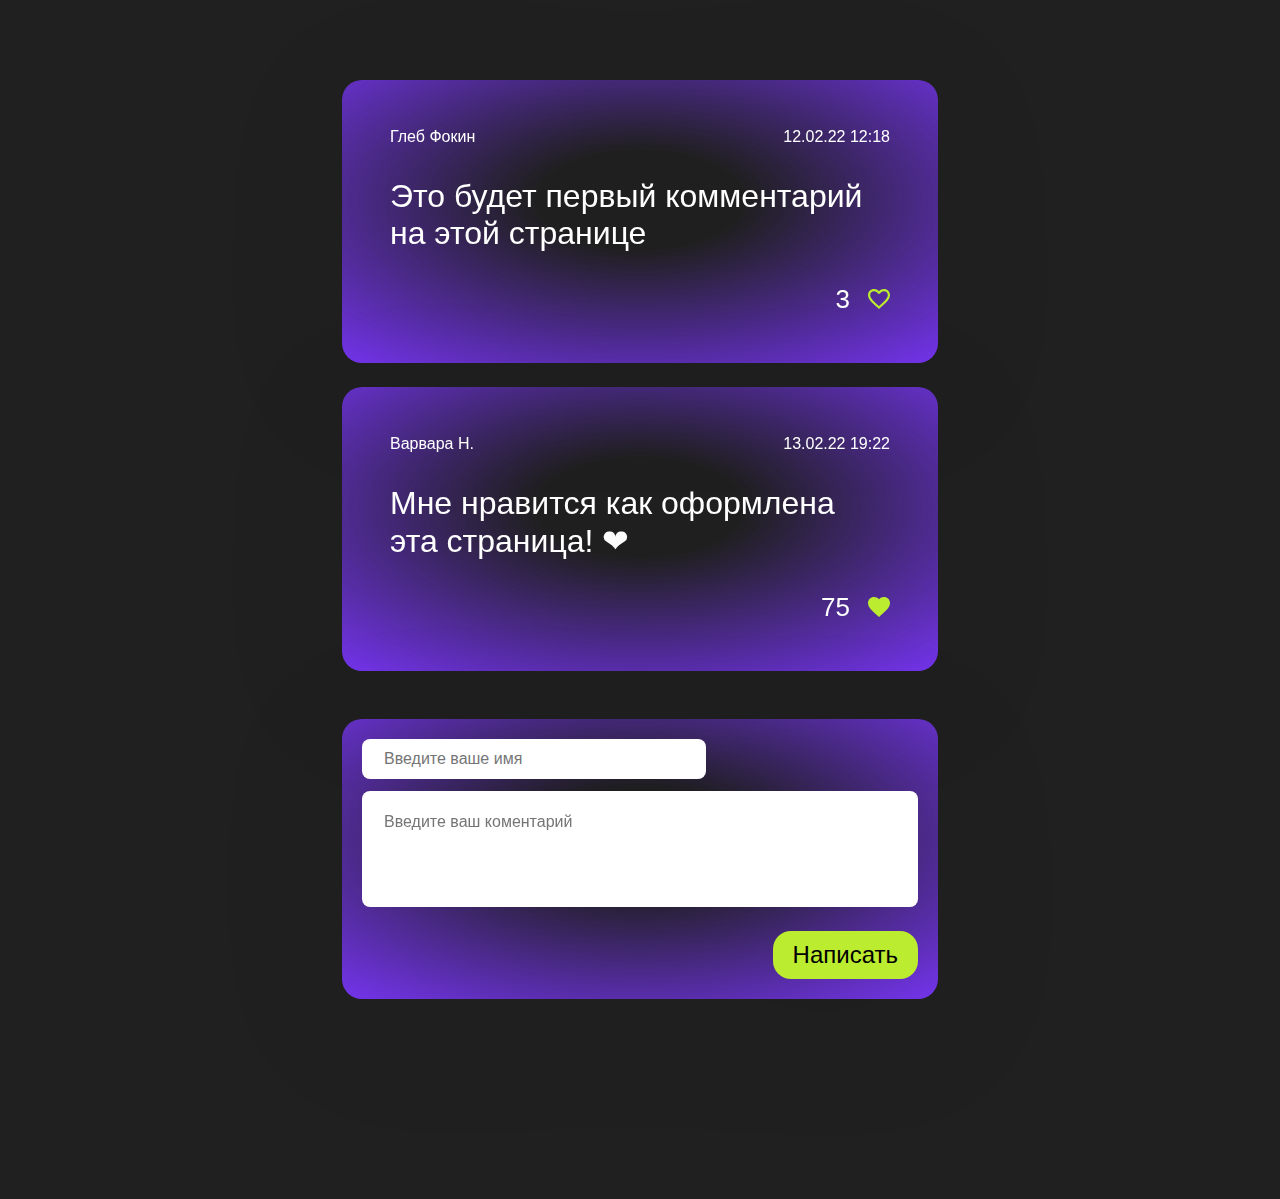
==== index.html @ dc713b75 "." ====
<!DOCTYPE html>
<html>
  <head>
    <title>Проект "Комменты"</title>
    <meta charset="utf-8" />
    <link rel="stylesheet" href="styles.css" />
  </head>

  <body>
    <div class="container">
      <ul class="comments" id="list_wrapper">
        
      </ul>
      <div class="add-form">
        <input
          type="text"
          class="add-form-name"
          placeholder="Введите ваше имя"
          id="name_for_comment"
        />
        <textarea
          type="textarea"
          class="add-form-text"
          placeholder="Введите ваш коментарий"
          rows="4"
          id="comment_area"
        ></textarea>
        <div class="add-form-row">
          <button class="add-form-button" id="button_submit">Написать</button>
        </div>
      </div>
    </div>
  </body>

  <script>
    "use strict";
    const buttonWrite = document.getElementById("button_submit");
    const nameInput = document.getElementById("name_for_comment");
    const commentItself = document.getElementById("comment_area");
    const newList = document.getElementById("list_wrapper");

    const everyUser = [
      {
        name: "Глеб Фокин",
        comment: "Это будет первый комментарий на этой странице",
        date: "12.02.22 12:18",
        likes: 3,
        active: "",
        index: 0
      },

      {
        name: "Варвара Н.",
        comment: "Мне нравится как оформлена эта страница! ❤",
        date: "13.02.22 19:22",
        likes: 75,
        active: "-active-like",
        index: 1
      }
    ]

    const inLikeButtonListeners = () => {
      const likeButtonElements = document.querySelectorAll(".like-button");
      for (const likeButtonElement of likeButtonElements) {
        likeButtonElement.addEventListener("click", () => {
          console.log(everyUser);
          const index = Number(likeButtonElement.dataset.index);
          for (element of everyUser) {
            if (element.index === index) {
              if (element.active === "") {
                element.active = "-active-like"
              } else {
                element.active = ""
              }
            }
          }
          
          renderStudents();
        });
      }
    };

    const renderStudents = () => {
      const everyComment = everyUser
      
        .map((user, index) => {
          return `
        <li class="comment">
          <div class="comment-header">
            <div>${user.name}</div>
            <div>${user.date}</div>
          </div>
          <div class="comment-body">
            <div class="comment-text">
              ${user.comment}
            </div>
          </div>
          <div class="comment-footer">
            <div class="likes">
              <span class="likes-counter">${user.likes}</span>
              <button date-index="${index - 1}" class="like-button ${user.active}"></button>
            </div>
          </div>
        </li>`;
        })
        .join("");
      newList.innerHTML = everyComment;

      inLikeButtonListeners()
    };
    
    renderStudents();

    buttonWrite.addEventListener("click", () => {
      nameInput.classList.remove("error")
      commentItself.classList.remove("error")
      if ((nameInput.value === '') && (commentItself.value === '')) {
        nameInput.classList.add("error")
        commentItself.classList.add("error")
        return;
      }
      if (nameInput.value === '') {
        nameInput.classList.add("error")
        return;
      }
      if (commentItself.value === '') {
        commentItself.classList.add("error")
        return;
      }
      const date = new Date();
      let formattedDate = date.toLocaleString("en-GB", {
        day: "numeric",
        month: "numeric",
        year: "2-digit",
        hour: "numeric",
        minute: "numeric"
      });
      formattedDate = formattedDate.replace('/', '.')
      formattedDate = formattedDate.replace('/', '.')
      formattedDate = formattedDate.replace(',', '')
      everyUser.push({
        name: `${nameInput.value}`,
        comment: `${commentItself.value}`,
        date:`${formattedDate}`,
        likes: 0,
        active: "",
        index: everyUser.length - 1
      })
      renderStudents();
    })
    console.log(everyUser[1].active);
    console.log("It works!");
  </script>
</html>
---- styles.css ----
body {
    margin: 0;
  }

  .container {
    font-family: Helvetica;
    color: #ffffff;
    display: flex;
    flex-direction: column;
    align-items: center;
    padding-top: 80px;
    padding-bottom: 200px;
    background: #202020;
    min-height: 100vh;
  }
  .error {
    background-color: rgba(255, 0, 0, 0.075);
  }
  .unclickable_button {
    background-color: #52583f;
  }
  .comments,
  .comment {
    margin: 0;
    padding: 0;
    list-style: none;
  }

  .comment,
  .add-form {
    width: 596px;
    box-sizing: border-box;
    background: radial-gradient(
      75.42% 75.42% at 50% 42.37%,
      rgba(53, 53, 53, 0) 22.92%,
      #7334ea 100%
    );
    filter: drop-shadow(0px 20px 67px rgba(0, 0, 0, 0.08));
    border-radius: 20px;
  }

  .comments {
    display: flex;
    flex-direction: column;
    gap: 24px;
  }

  .comment {
    padding: 48px;
  }

  .comment-header {
    font-size: 16px;
    display: flex;
    justify-content: space-between;
  }

  .comment-footer {
    display: flex;
    justify-content: flex-end;
  }

  .comment-body {
    margin-top: 32px;
    margin-bottom: 32px;
  }

  .comment-text {
    font-size: 32px;
  }

  .likes {
    display: flex;
    align-items: center;
  }

  .like-button {
    all: unset;
    cursor: pointer;
  }

  .likes-counter {
    font-size: 26px;
    margin-right: 8px;
  }

  .like-button {
    margin-left: 10px;
    background-image: url("data:image/svg+xml,%3Csvg width='22' height='20' viewBox='0 0 22 20' fill='none' xmlns='http://www.w3.org/2000/svg' %3E%3Cpath d='M11.11 16.9482L11 17.0572L10.879 16.9482C5.654 12.2507 2.2 9.14441 2.2 5.99455C2.2 3.81471 3.85 2.17984 6.05 2.17984C7.744 2.17984 9.394 3.26975 9.977 4.75204H12.023C12.606 3.26975 14.256 2.17984 15.95 2.17984C18.15 2.17984 19.8 3.81471 19.8 5.99455C19.8 9.14441 16.346 12.2507 11.11 16.9482ZM15.95 0C14.036 0 12.199 0.882834 11 2.26703C9.801 0.882834 7.964 0 6.05 0C2.662 0 0 2.6267 0 5.99455C0 10.1035 3.74 13.4714 9.405 18.5613L11 20L12.595 18.5613C18.26 13.4714 22 10.1035 22 5.99455C22 2.6267 19.338 0 15.95 0Z' fill='%23BCEC30' /%3E%3C/svg%3E");
    background-repeat: no-repeat;
    width: 22px;
    height: 22px;
  }

  .-active-like {
    background-image: url("data:image/svg+xml,%3Csvg width='22' height='20' viewBox='0 0 22 20' fill='none' xmlns='http://www.w3.org/2000/svg'%3E%3Cpath d='M15.95 0C14.036 0 12.199 0.882834 11 2.26703C9.801 0.882834 7.964 0 6.05 0C2.662 0 0 2.6267 0 5.99455C0 10.1035 3.74 13.4714 9.405 18.5613L11 20L12.595 18.5613C18.26 13.4714 22 10.1035 22 5.99455C22 2.6267 19.338 0 15.95 0Z' fill='%23BCEC30'/%3E%3C/svg%3E");
  }

  .add-form {
    padding: 20px;
    margin-top: 48px;
    display: flex;
    flex-direction: column;
  }

  .add-form-name,
  .add-form-text {
    font-size: 16px;
    font-family: Helvetica;
    border-radius: 8px;
    border: none;
  }

  .add-form-name {
    width: 300px;
    padding: 11px 22px;
  }

  .add-form-text {
    margin-top: 12px;
    padding: 22px;
    resize: none;
  }

  .add-form-row {
    display: flex;
    justify-content: flex-end;
  }

  .add-form-button {
    margin-top: 24px;
    font-size: 24px;
    padding: 10px 20px;
    background-color: #bcec30;
    border: none;
    border-radius: 18px;
    cursor: pointer;
  }

  .add-form-button:hover {
    opacity: 0.9;
  }
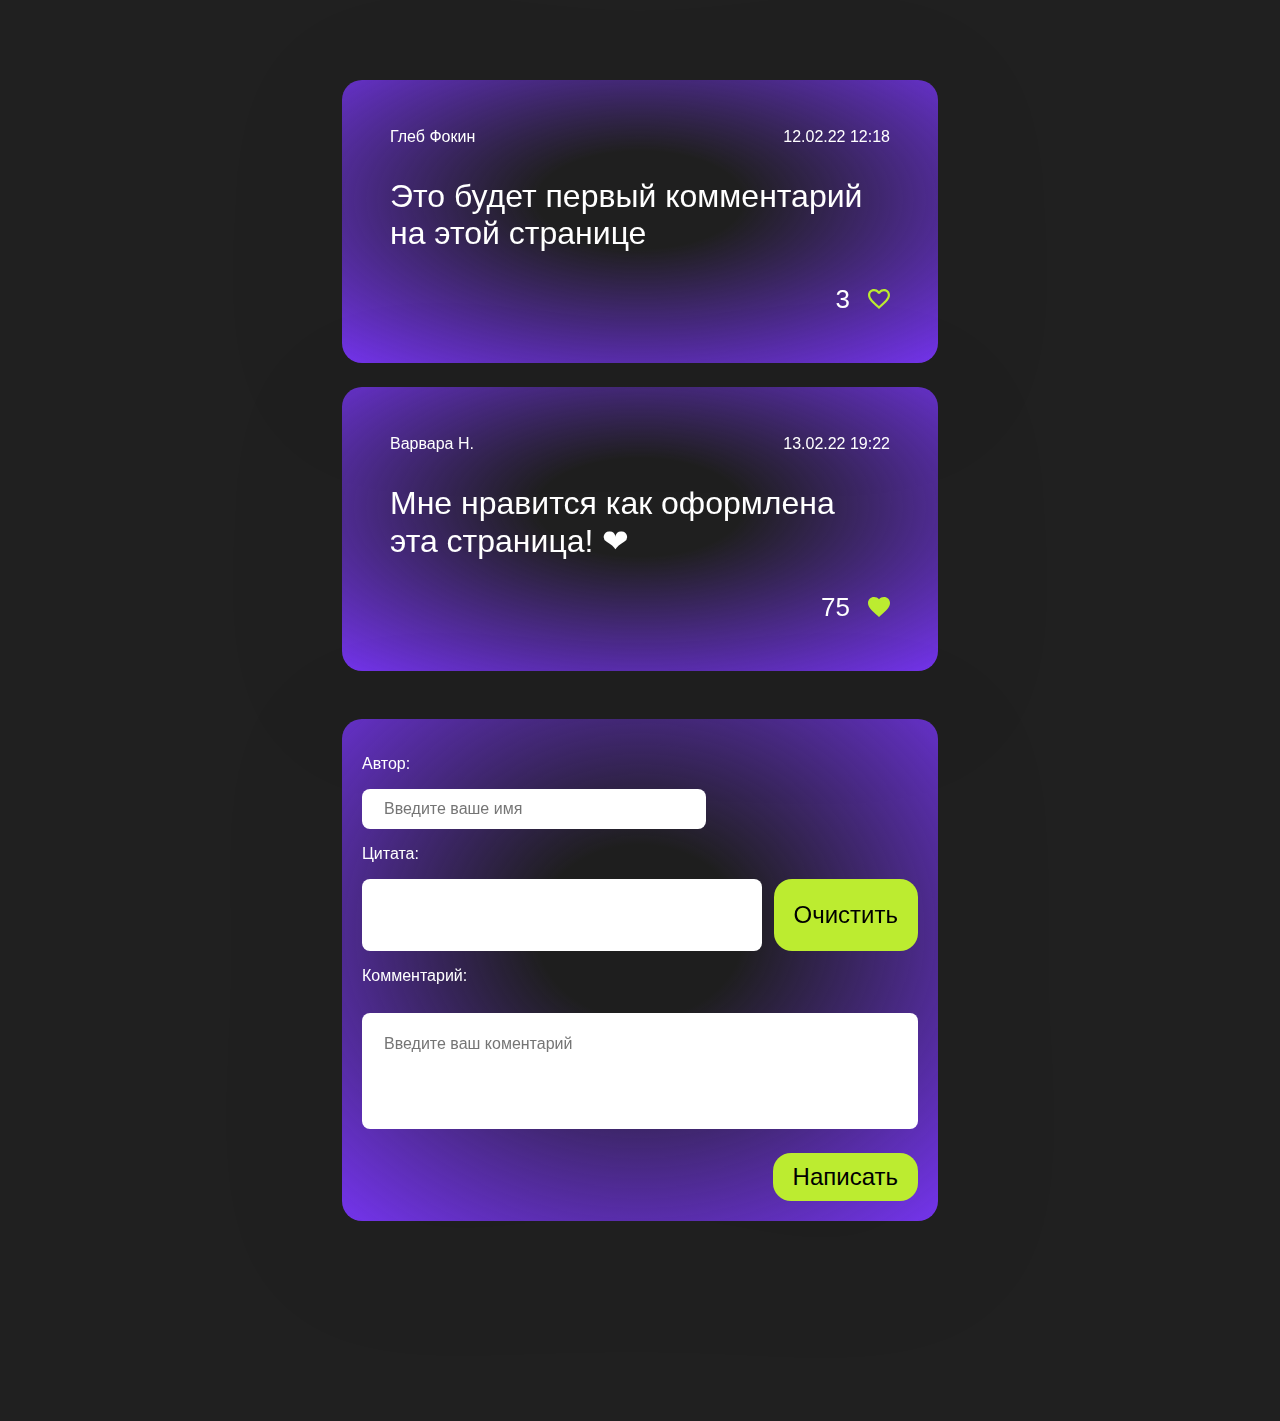
==== commit 0d306bf8: "quotes" ====
--- a/index.html
+++ b/index.html
@@ -12,12 +12,23 @@
         
       </ul>
       <div class="add-form">
+        <p>Автор:</p>
         <input
           type="text"
           class="add-form-name"
           placeholder="Введите ваше имя"
           id="name_for_comment"
         />
+        <p>Цитата:</p>
+        <div class="quote_placeholder">
+          <textarea 
+            class="quote_placeholder_textarea" 
+            style="overflow: hidden;" 
+            disabled="yes">
+          </textarea>
+          <button class="quote_placeholder_clear">Очистить</button>
+        </div>
+        <p>Комментарий:</p>
         <textarea
           type="textarea"
           class="add-form-text"
@@ -38,7 +49,12 @@
     const nameInput = document.getElementById("name_for_comment");
     const commentItself = document.getElementById("comment_area");
     const newList = document.getElementById("list_wrapper");
-
+    const quotePlaceholder = document.querySelector(".quote_placeholder_textarea")
+    console.log(quotePlaceholder.value);
+    const clearButton = document.querySelector(".quote_placeholder_clear")
+    clearButton.addEventListener("click", () => {
+      quotePlaceholder.value = "";
+    })
     const everyUser = [
       {
         name: "Глеб Фокин",
@@ -46,7 +62,8 @@
         date: "12.02.22 12:18",
         likes: 3,
         active: "",
-        index: 0
+        index: 0,
+        quote: ''
       },
 
       {
@@ -55,22 +72,27 @@
         date: "13.02.22 19:22",
         likes: 75,
         active: "-active-like",
-        index: 1
+        index: 1,
+        quote: ''
       }
     ]
+
+    
 
     const inLikeButtonListeners = () => {
       const likeButtonElements = document.querySelectorAll(".like-button");
       for (const likeButtonElement of likeButtonElements) {
         likeButtonElement.addEventListener("click", () => {
-          console.log(everyUser);
+          
           const index = Number(likeButtonElement.dataset.index);
-          for (element of everyUser) {
+          for (const element of everyUser) {
             if (element.index === index) {
               if (element.active === "") {
-                element.active = "-active-like"
+                element.likes += 1;
+                element.active = "-active-like";
               } else {
-                element.active = ""
+                element.likes -= 1;
+                element.active = "";
               }
             }
           }
@@ -79,13 +101,31 @@
         });
       }
     };
+    const commentReply = () => {
+      const commentReplyElements = document.querySelectorAll(".comment");
+      for (const commentReplyElement of commentReplyElements) {
+        commentReplyElement.addEventListener("click", () => {
+          const index = Number(commentReplyElement.dataset.index);
+          for (const element of everyUser) {
+            if (element.index === index) {
+              const textarea = document.querySelector(".quote_placeholder_textarea")
+              console.log(textarea);
+              textarea.value = element.comment
+            }
+          }
+          
+          renderStudents();
+        });
+      }
+    };
 
     const renderStudents = () => {
       const everyComment = everyUser
       
         .map((user, index) => {
-          return `
-        <li class="comment">
+          if (user.quote === "") {
+            return `
+        <li class="comment" data-index="${index}">
           <div class="comment-header">
             <div>${user.name}</div>
             <div>${user.date}</div>
@@ -98,20 +138,45 @@
           <div class="comment-footer">
             <div class="likes">
               <span class="likes-counter">${user.likes}</span>
-              <button date-index="${index - 1}" class="like-button ${user.active}"></button>
+              <button data-index="${index}" class="like-button ${user.active}"></button>
             </div>
           </div>
         </li>`;
+          } else {
+          return `
+        <li class="comment" data-index="${index}">
+          <div class="comment-header">
+            <div>${user.name}</div>
+            <div>${user.date}</div>
+          </div>
+          <div class="comment-body">
+            <div class="comment-quote quote_background">
+              ${user.quote}
+            </div>
+            <div class="comment-text">
+              ${user.comment}
+            </div>
+          </div>
+          <div class="comment-footer">
+            <div class="likes">
+              <span class="likes-counter">${user.likes}</span>
+              <button data-index="${index}" class="like-button ${user.active}"></button>
+            </div>
+          </div>
+        </li>`;
+          };
         })
         .join("");
       newList.innerHTML = everyComment;
 
       inLikeButtonListeners()
+      commentReply()
     };
     
     renderStudents();
 
     buttonWrite.addEventListener("click", () => {
+      const textarea = document.querySelector(".quote_placeholder_textarea")
       nameInput.classList.remove("error")
       commentItself.classList.remove("error")
       if ((nameInput.value === '') && (commentItself.value === '')) {
@@ -135,20 +200,22 @@
         hour: "numeric",
         minute: "numeric"
       });
-      formattedDate = formattedDate.replace('/', '.')
-      formattedDate = formattedDate.replace('/', '.')
-      formattedDate = formattedDate.replace(',', '')
+      formattedDate = formattedDate.replaceAll('/', '.');
+      formattedDate = formattedDate.replaceAll(',', '');
       everyUser.push({
         name: `${nameInput.value}`,
         comment: `${commentItself.value}`,
         date:`${formattedDate}`,
         likes: 0,
         active: "",
-        index: everyUser.length - 1
+        index: everyUser.length,
+        quote: textarea.value
       })
       renderStudents();
+      nameInput.value = "";
+      quotePlaceholder.value = "";
+      commentItself.value = "";
     })
-    console.log(everyUser[1].active);
     console.log("It works!");
   </script>
 </html>
--- a/styles.css
+++ b/styles.css
@@ -1,7 +1,41 @@
 body {
     margin: 0;
   }
+  .quote_background {
+    background: #FFF;
+    color: #000;
+    padding: 10px;
+  }
 
+  .quote_placeholder {
+    display: flex;
+    justify-content: space-between;
+    gap: 12px;
+  }
+  .quote_placeholder_textarea {
+    background: #FFF;
+    color: #000;
+    font-size: 24px;
+    font-style: italic;
+    font-family: Helvetica;
+    border-radius: 8px;
+    border: none;
+    width: 100%;
+    resize: none;
+    box-sizing: border-box;
+    padding-left: 8px;
+    padding-top: 8px;
+    padding-bottom: 8px;
+  }
+
+  .quote_placeholder_clear {
+    font-size: 24px;
+    padding: 10px 20px;
+    background-color: #bcec30;
+    border: none;
+    border-radius: 18px;
+    cursor: pointer;
+  }
   .container {
     font-family: Helvetica;
     color: #ffffff;
@@ -37,6 +71,7 @@
     );
     filter: drop-shadow(0px 20px 67px rgba(0, 0, 0, 0.08));
     border-radius: 20px;
+    word-wrap: break-word
   }
 
   .comments {
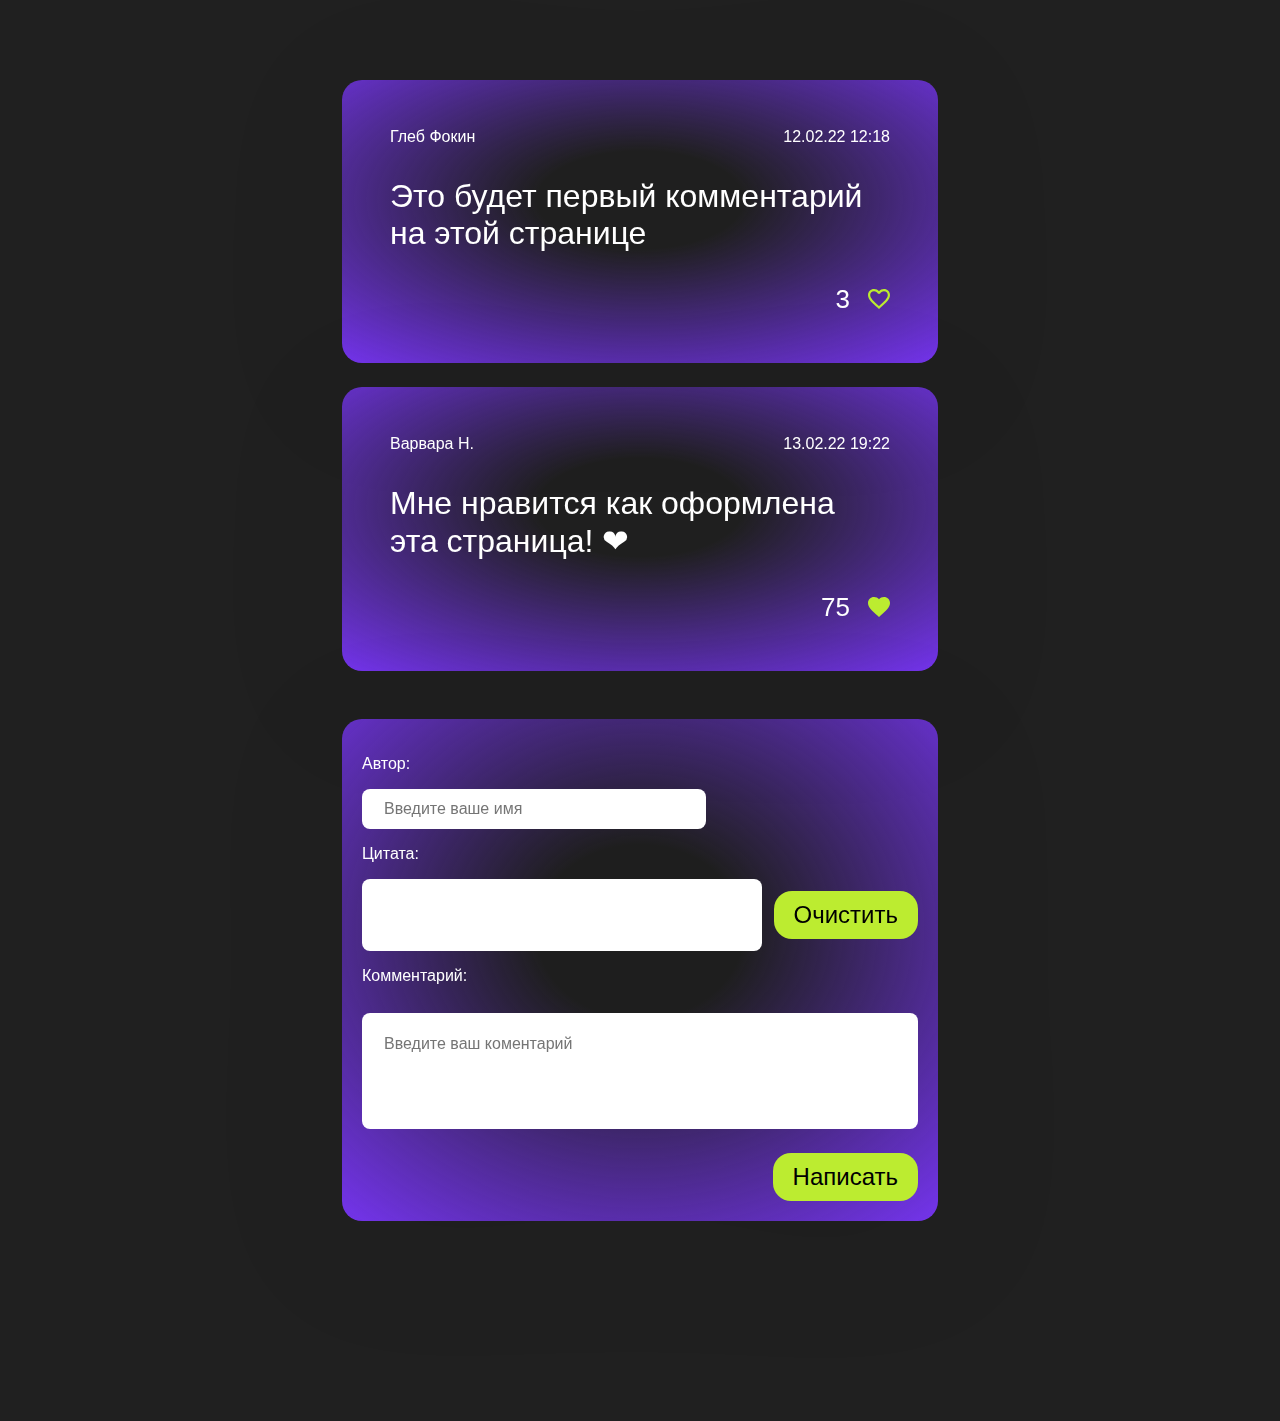
==== commit 1cff4132: "< and smth" ====
--- a/index.html
+++ b/index.html
@@ -83,7 +83,7 @@
       const likeButtonElements = document.querySelectorAll(".like-button");
       for (const likeButtonElement of likeButtonElements) {
         likeButtonElement.addEventListener("click", () => {
-          
+          event.stopPropagation()
           const index = Number(likeButtonElement.dataset.index);
           for (const element of everyUser) {
             if (element.index === index) {
@@ -177,6 +177,10 @@
 
     buttonWrite.addEventListener("click", () => {
       const textarea = document.querySelector(".quote_placeholder_textarea")
+      nameInput.value = nameInput.value.replaceAll("<", "&lt")
+      nameInput.value = nameInput.value.replaceAll(">", "&gt")
+      commentItself.value = commentItself.value.replaceAll("<", "&lt")
+      commentItself.value = commentItself.value.replaceAll(">", "&gt")
       nameInput.classList.remove("error")
       commentItself.classList.remove("error")
       if ((nameInput.value === '') && (commentItself.value === '')) {
--- a/styles.css
+++ b/styles.css
@@ -10,6 +10,7 @@
   .quote_placeholder {
     display: flex;
     justify-content: space-between;
+    align-items: center;
     gap: 12px;
   }
   .quote_placeholder_textarea {
@@ -35,6 +36,7 @@
     border: none;
     border-radius: 18px;
     cursor: pointer;
+    height: 75%;
   }
   .container {
     font-family: Helvetica;
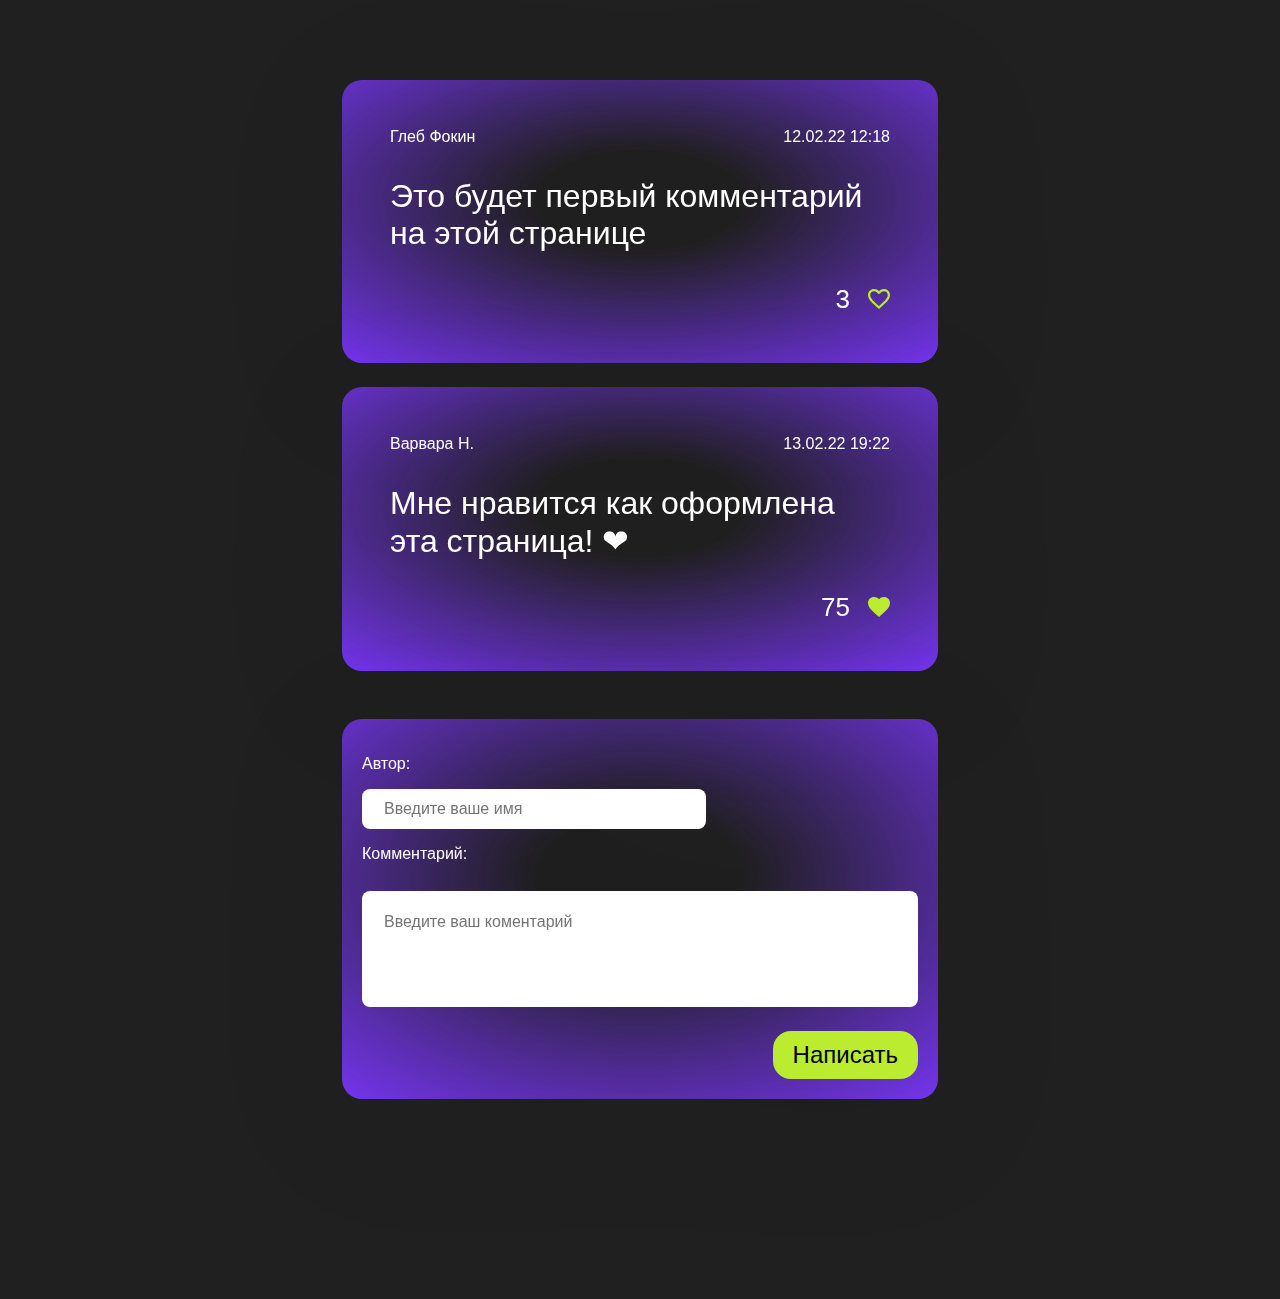
==== commit c24cddd0: "started post/get/delete" ====
--- a/index.html
+++ b/index.html
@@ -19,8 +19,8 @@
           placeholder="Введите ваше имя"
           id="name_for_comment"
         />
-        <p>Цитата:</p>
-        <div class="quote_placeholder">
+        <p class="display_none quote_placeholder">Цитата:</p>
+        <div class="display_none quote_placeholder">
           <textarea 
             class="quote_placeholder_textarea" 
             style="overflow: hidden;" 
@@ -39,6 +39,7 @@
         <div class="add-form-row">
           <button class="add-form-button" id="button_submit">Написать</button>
         </div>
+        
       </div>
     </div>
   </body>
@@ -50,11 +51,20 @@
     const commentItself = document.getElementById("comment_area");
     const newList = document.getElementById("list_wrapper");
     const quotePlaceholder = document.querySelector(".quote_placeholder_textarea")
-    console.log(quotePlaceholder.value);
+    const quotePlaceholder_divs = document.querySelectorAll(".quote_placeholder")
+    let userOfQuote = '';
+    console.log(quotePlaceholder_divs);
+    quotePlaceholder.value = "";
+
     const clearButton = document.querySelector(".quote_placeholder_clear")
     clearButton.addEventListener("click", () => {
       quotePlaceholder.value = "";
-    })
+      for (const element of quotePlaceholder_divs) {
+        element.classList.add("display_none")
+        }
+      }
+    )
+
     const everyUser = [
       {
         name: "Глеб Фокин",
@@ -101,76 +111,116 @@
         });
       }
     };
+
     const commentReply = () => {
       const commentReplyElements = document.querySelectorAll(".comment");
       for (const commentReplyElement of commentReplyElements) {
         commentReplyElement.addEventListener("click", () => {
+          event.stopPropagation()
           const index = Number(commentReplyElement.dataset.index);
           for (const element of everyUser) {
             if (element.index === index) {
-              const textarea = document.querySelector(".quote_placeholder_textarea")
-              console.log(textarea);
-              textarea.value = element.comment
+              const textarea = document.querySelector(".quote_placeholder_textarea");
+              textarea.value = element.comment;
+              userOfQuote = element.name;
+              for (const element of quotePlaceholder_divs) {
+                element.classList.remove("display_none")
+              }
             }
           }
-          
           renderStudents();
         });
       }
     };
 
+    const deleteButtons = () => {
+      const deleteButtonsDivs = document.querySelectorAll(".delete")
+      for (const deleteButton of deleteButtonsDivs) {
+        deleteButton.addEventListener("click", () => {
+          everyUser.splice(deleteButton.dataset.index, 1)
+          renderStudents();
+        })
+      }
+    }
+
     const renderStudents = () => {
       const everyComment = everyUser
-      
         .map((user, index) => {
-          if (user.quote === "") {
+          if ((user.quote !== "") && (user.index > 1)) {
             return `
-        <li class="comment" data-index="${index}">
-          <div class="comment-header">
-            <div>${user.name}</div>
-            <div>${user.date}</div>
-          </div>
-          <div class="comment-body">
-            <div class="comment-text">
-              ${user.comment}
-            </div>
-          </div>
-          <div class="comment-footer">
-            <div class="likes">
-              <span class="likes-counter">${user.likes}</span>
-              <button data-index="${index}" class="like-button ${user.active}"></button>
-            </div>
-          </div>
-        </li>`;
-          } else {
-          return `
-        <li class="comment" data-index="${index}">
-          <div class="comment-header">
-            <div>${user.name}</div>
-            <div>${user.date}</div>
-          </div>
-          <div class="comment-body">
-            <div class="comment-quote quote_background">
-              ${user.quote}
-            </div>
-            <div class="comment-text">
-              ${user.comment}
-            </div>
-          </div>
-          <div class="comment-footer">
-            <div class="likes">
-              <span class="likes-counter">${user.likes}</span>
-              <button data-index="${index}" class="like-button ${user.active}"></button>
-            </div>
-          </div>
-        </li>`;
-          };
+            <li class="comment" data-index="${index}">
+              <div class="comment-header">
+                <div>${user.name}</div>
+                <div>${user.date}</div>
+              </div>
+              <div class="comment-body">
+                <div class="comment-quote quote_background">
+                  ${user.quote}
+                </div>
+                <div class="comment-text">
+                  ${user.comment}
+                </div>
+              </div>
+              <div class="comment-footer">
+                <div class="delete" data-index="${index}">
+                  <svg style="color: white" xmlns="http://www.w3.org/2000/svg" width="30" height="30" fill="currentColor" class="bi bi-trash" viewBox="0 0 16 16"> <path d="M5.5 5.5A.5.5 0 0 1 6 6v6a.5.5 0 0 1-1 0V6a.5.5 0 0 1 .5-.5zm2.5 0a.5.5 0 0 1 .5.5v6a.5.5 0 0 1-1 0V6a.5.5 0 0 1 .5-.5zm3 .5a.5.5 0 0 0-1 0v6a.5.5 0 0 0 1 0V6z" fill="white"></path> <path fill-rule="evenodd" d="M14.5 3a1 1 0 0 1-1 1H13v9a2 2 0 0 1-2 2H5a2 2 0 0 1-2-2V4h-.5a1 1 0 0 1-1-1V2a1 1 0 0 1 1-1H6a1 1 0 0 1 1-1h2a1 1 0 0 1 1 1h3.5a1 1 0 0 1 1 1v1zM4.118 4 4 4.059V13a1 1 0 0 0 1 1h6a1 1 0 0 0 1-1V4.059L11.882 4H4.118zM2.5 3V2h11v1h-11z" fill="white"></path> </svg>
+                </div>
+                <div class="likes">
+                  <span class="likes-counter">${user.likes}</span>
+                  <button data-index="${index}" class="like-button ${user.active}"></button>
+                </div>
+              </div>
+            </li>`;
+          } else if (user.index <= 1) {
+            return `
+            <li class="comment" data-index="${index}">
+              <div class="comment-header">
+                <div>${user.name}</div>
+                <div>${user.date}</div>
+              </div>
+              <div class="comment-body">
+                <div class="comment-text">
+                  ${user.comment}
+                </div>
+              </div>
+              <div class="comment-footer_old">
+                <div class="likes">
+                  <span class="likes-counter">${user.likes}</span>
+                  <button data-index="${index}" class="like-button ${user.active}"></button>
+                </div>
+              </div>
+            </li>`;
+          } else if (user.quote === "") {
+            return `
+            <li class="comment" data-index="${index}">
+              <div class="comment-header">
+                <div>${user.name}</div>
+                <div>${user.date}</div>
+              </div>
+              <div class="comment-body">
+                <div class="comment-text">
+                  ${user.comment}
+                </div>
+              </div>
+              <div class="comment-footer">
+                <div class="delete">
+                  <svg style="color: white" xmlns="http://www.w3.org/2000/svg" width="30" height="30" fill="currentColor" class="bi bi-trash" viewBox="0 0 16 16"> <path d="M5.5 5.5A.5.5 0 0 1 6 6v6a.5.5 0 0 1-1 0V6a.5.5 0 0 1 .5-.5zm2.5 0a.5.5 0 0 1 .5.5v6a.5.5 0 0 1-1 0V6a.5.5 0 0 1 .5-.5zm3 .5a.5.5 0 0 0-1 0v6a.5.5 0 0 0 1 0V6z" fill="white"></path> <path fill-rule="evenodd" d="M14.5 3a1 1 0 0 1-1 1H13v9a2 2 0 0 1-2 2H5a2 2 0 0 1-2-2V4h-.5a1 1 0 0 1-1-1V2a1 1 0 0 1 1-1H6a1 1 0 0 1 1-1h2a1 1 0 0 1 1 1h3.5a1 1 0 0 1 1 1v1zM4.118 4 4 4.059V13a1 1 0 0 0 1 1h6a1 1 0 0 0 1-1V4.059L11.882 4H4.118zM2.5 3V2h11v1h-11z" fill="white"></path> </svg>
+                </div>
+                <div class="likes">
+                  <span class="likes-counter">${user.likes}</span>
+                  <button data-index="${index}" class="like-button ${user.active}"></button>
+                </div>
+              </div>
+            </li>`;
+          } 
+          
         })
         .join("");
       newList.innerHTML = everyComment;
 
       inLikeButtonListeners()
       commentReply()
+      deleteButtons()
     };
     
     renderStudents();
@@ -206,20 +256,35 @@
       });
       formattedDate = formattedDate.replaceAll('/', '.');
       formattedDate = formattedDate.replaceAll(',', '');
-      everyUser.push({
+      if (textarea.value === "") {
+        everyUser.push({
         name: `${nameInput.value}`,
         comment: `${commentItself.value}`,
         date:`${formattedDate}`,
         likes: 0,
         active: "",
         index: everyUser.length,
-        quote: textarea.value
+        quote: ""})
+      } else { 
+        everyUser.push({
+        name: `${nameInput.value}`,
+        comment: `${commentItself.value}`,
+        date:`${formattedDate}`,
+        likes: 0,
+        active: "",
+        index: everyUser.length,
+        quote: textarea.value + `- ${userOfQuote}`
       })
+      }
+      
       renderStudents();
       nameInput.value = "";
       quotePlaceholder.value = "";
+      userOfQuote = "";
+      for (const element of quotePlaceholder_divs) {
+        element.classList.add("display_none")
+      }
       commentItself.value = "";
     })
-    console.log("It works!");
   </script>
 </html>
--- a/styles.css
+++ b/styles.css
@@ -1,179 +1,200 @@
 body {
-    margin: 0;
+  margin: 0;
+}
+
+.quote_background {
+  background: #FFF;
+  color: #000;
+  padding: 10px;
+  border-radius: 10px;
+  margin-bottom: 10px;
+}
+
+.quote_placeholder {
+  display: flex;
+  justify-content: space-between;
+  align-items: center;
+  gap: 12px;
+}
+.quote_placeholder_textarea {
+  background: #FFF;
+  color: #000;
+  font-size: 24px;
+  font-style: italic;
+  font-family: Helvetica;
+  border-radius: 8px;
+  border: none;
+  width: 100%;
+  resize: none;
+  box-sizing: border-box;
+  padding-left: 8px;
+  padding-top: 8px;
+  padding-bottom: 8px;
+}
+
+.quote_placeholder_clear {
+  font-size: 24px;
+  padding: 10px 20px;
+  background-color: #bcec30;
+  border: none;
+  border-radius: 18px;
+  cursor: pointer;
+  height: 75%;
+}
+.container {
+  font-family: Helvetica;
+  color: #ffffff;
+  display: flex;
+  flex-direction: column;
+  align-items: center;
+  padding-top: 80px;
+  padding-bottom: 200px;
+  background: #202020;
+  min-height: 100vh;
+}
+.error {
+  background-color: rgba(255, 0, 0, 0.075);
+}
+.unclickable_button {
+  background-color: #52583f;
+}
+.comments,
+.comment {
+  margin: 0;
+  padding: 0;
+  list-style: none;
+}
+
+.comment,
+.add-form {
+  width: 596px;
+  box-sizing: border-box;
+  background: radial-gradient(
+    75.42% 75.42% at 50% 42.37%,
+    rgba(53, 53, 53, 0) 22.92%,
+    #7334ea 100%
+  );
+  filter: drop-shadow(0px 20px 67px rgba(0, 0, 0, 0.08));
+  border-radius: 20px;
+  word-wrap: break-word
+}
+
+.comments {
+  display: flex;
+  flex-direction: column;
+  gap: 24px;
+}
+
+.comment {
+  padding: 48px;
+}
+
+.comment-header {
+  font-size: 16px;
+  display: flex;
+  justify-content: space-between;
+}
+
+.comment-footer {
+  display: flex;
+  justify-content: space-between;
+}
+
+.comment-footer_old {
+  display: flex;
+  justify-content: flex-end;
+}
+
+.delete_button {
+  width: 22px;
+  height: 22px;
+  transition: all 0.2s;
+  & {
+    scale: 0.9;
   }
-  .quote_background {
-    background: #FFF;
-    color: #000;
-    padding: 10px;
-  }
-
-  .quote_placeholder {
-    display: flex;
-    justify-content: space-between;
-    align-items: center;
-    gap: 12px;
-  }
-  .quote_placeholder_textarea {
-    background: #FFF;
-    color: #000;
-    font-size: 24px;
-    font-style: italic;
-    font-family: Helvetica;
-    border-radius: 8px;
-    border: none;
-    width: 100%;
-    resize: none;
-    box-sizing: border-box;
-    padding-left: 8px;
-    padding-top: 8px;
-    padding-bottom: 8px;
-  }
-
-  .quote_placeholder_clear {
-    font-size: 24px;
-    padding: 10px 20px;
-    background-color: #bcec30;
-    border: none;
-    border-radius: 18px;
-    cursor: pointer;
-    height: 75%;
-  }
-  .container {
-    font-family: Helvetica;
-    color: #ffffff;
-    display: flex;
-    flex-direction: column;
-    align-items: center;
-    padding-top: 80px;
-    padding-bottom: 200px;
-    background: #202020;
-    min-height: 100vh;
-  }
-  .error {
-    background-color: rgba(255, 0, 0, 0.075);
-  }
-  .unclickable_button {
-    background-color: #52583f;
-  }
-  .comments,
-  .comment {
-    margin: 0;
-    padding: 0;
-    list-style: none;
-  }
-
-  .comment,
-  .add-form {
-    width: 596px;
-    box-sizing: border-box;
-    background: radial-gradient(
-      75.42% 75.42% at 50% 42.37%,
-      rgba(53, 53, 53, 0) 22.92%,
-      #7334ea 100%
-    );
-    filter: drop-shadow(0px 20px 67px rgba(0, 0, 0, 0.08));
-    border-radius: 20px;
-    word-wrap: break-word
-  }
-
-  .comments {
-    display: flex;
-    flex-direction: column;
-    gap: 24px;
-  }
-
-  .comment {
-    padding: 48px;
-  }
-
-  .comment-header {
-    font-size: 16px;
-    display: flex;
-    justify-content: space-between;
-  }
-
-  .comment-footer {
-    display: flex;
-    justify-content: flex-end;
-  }
-
-  .comment-body {
-    margin-top: 32px;
-    margin-bottom: 32px;
-  }
-
-  .comment-text {
-    font-size: 32px;
-  }
-
-  .likes {
-    display: flex;
-    align-items: center;
-  }
-
-  .like-button {
-    all: unset;
-    cursor: pointer;
-  }
-
-  .likes-counter {
-    font-size: 26px;
-    margin-right: 8px;
-  }
-
-  .like-button {
-    margin-left: 10px;
-    background-image: url("data:image/svg+xml,%3Csvg width='22' height='20' viewBox='0 0 22 20' fill='none' xmlns='http://www.w3.org/2000/svg' %3E%3Cpath d='M11.11 16.9482L11 17.0572L10.879 16.9482C5.654 12.2507 2.2 9.14441 2.2 5.99455C2.2 3.81471 3.85 2.17984 6.05 2.17984C7.744 2.17984 9.394 3.26975 9.977 4.75204H12.023C12.606 3.26975 14.256 2.17984 15.95 2.17984C18.15 2.17984 19.8 3.81471 19.8 5.99455C19.8 9.14441 16.346 12.2507 11.11 16.9482ZM15.95 0C14.036 0 12.199 0.882834 11 2.26703C9.801 0.882834 7.964 0 6.05 0C2.662 0 0 2.6267 0 5.99455C0 10.1035 3.74 13.4714 9.405 18.5613L11 20L12.595 18.5613C18.26 13.4714 22 10.1035 22 5.99455C22 2.6267 19.338 0 15.95 0Z' fill='%23BCEC30' /%3E%3C/svg%3E");
-    background-repeat: no-repeat;
-    width: 22px;
-    height: 22px;
-  }
-
-  .-active-like {
-    background-image: url("data:image/svg+xml,%3Csvg width='22' height='20' viewBox='0 0 22 20' fill='none' xmlns='http://www.w3.org/2000/svg'%3E%3Cpath d='M15.95 0C14.036 0 12.199 0.882834 11 2.26703C9.801 0.882834 7.964 0 6.05 0C2.662 0 0 2.6267 0 5.99455C0 10.1035 3.74 13.4714 9.405 18.5613L11 20L12.595 18.5613C18.26 13.4714 22 10.1035 22 5.99455C22 2.6267 19.338 0 15.95 0Z' fill='%23BCEC30'/%3E%3C/svg%3E");
-  }
-
-  .add-form {
-    padding: 20px;
-    margin-top: 48px;
-    display: flex;
-    flex-direction: column;
-  }
-
-  .add-form-name,
-  .add-form-text {
-    font-size: 16px;
-    font-family: Helvetica;
-    border-radius: 8px;
-    border: none;
-  }
-
-  .add-form-name {
-    width: 300px;
-    padding: 11px 22px;
-  }
-
-  .add-form-text {
-    margin-top: 12px;
-    padding: 22px;
-    resize: none;
-  }
-
-  .add-form-row {
-    display: flex;
-    justify-content: flex-end;
-  }
-
-  .add-form-button {
-    margin-top: 24px;
-    font-size: 24px;
-    padding: 10px 20px;
-    background-color: #bcec30;
-    border: none;
-    border-radius: 18px;
-    cursor: pointer;
-  }
-
-  .add-form-button:hover {
-    opacity: 0.9;
-  }+}
+
+.comment-body {
+  margin-top: 32px;
+  margin-bottom: 32px;
+}
+
+.comment-text {
+  font-size: 32px;
+}
+
+.likes {
+  display: flex;
+  align-items: center;
+}
+
+.like-button {
+  all: unset;
+  cursor: pointer;
+}
+
+.likes-counter {
+  font-size: 26px;
+  margin-right: 8px;
+}
+
+.like-button {
+  margin-left: 10px;
+  background-image: url("data:image/svg+xml,%3Csvg width='22' height='20' viewBox='0 0 22 20' fill='none' xmlns='http://www.w3.org/2000/svg' %3E%3Cpath d='M11.11 16.9482L11 17.0572L10.879 16.9482C5.654 12.2507 2.2 9.14441 2.2 5.99455C2.2 3.81471 3.85 2.17984 6.05 2.17984C7.744 2.17984 9.394 3.26975 9.977 4.75204H12.023C12.606 3.26975 14.256 2.17984 15.95 2.17984C18.15 2.17984 19.8 3.81471 19.8 5.99455C19.8 9.14441 16.346 12.2507 11.11 16.9482ZM15.95 0C14.036 0 12.199 0.882834 11 2.26703C9.801 0.882834 7.964 0 6.05 0C2.662 0 0 2.6267 0 5.99455C0 10.1035 3.74 13.4714 9.405 18.5613L11 20L12.595 18.5613C18.26 13.4714 22 10.1035 22 5.99455C22 2.6267 19.338 0 15.95 0Z' fill='%23BCEC30' /%3E%3C/svg%3E");
+  background-repeat: no-repeat;
+  width: 22px;
+  height: 22px;
+}
+
+.-active-like {
+  background-image: url("data:image/svg+xml,%3Csvg width='22' height='20' viewBox='0 0 22 20' fill='none' xmlns='http://www.w3.org/2000/svg'%3E%3Cpath d='M15.95 0C14.036 0 12.199 0.882834 11 2.26703C9.801 0.882834 7.964 0 6.05 0C2.662 0 0 2.6267 0 5.99455C0 10.1035 3.74 13.4714 9.405 18.5613L11 20L12.595 18.5613C18.26 13.4714 22 10.1035 22 5.99455C22 2.6267 19.338 0 15.95 0Z' fill='%23BCEC30'/%3E%3C/svg%3E");
+}
+
+.add-form {
+  padding: 20px;
+  margin-top: 48px;
+  display: flex;
+  flex-direction: column;
+}
+
+.add-form-name,
+.add-form-text {
+  font-size: 16px;
+  font-family: Helvetica;
+  border-radius: 8px;
+  border: none;
+}
+
+.add-form-name {
+  width: 300px;
+  padding: 11px 22px;
+}
+
+.add-form-text {
+  margin-top: 12px;
+  padding: 22px;
+  resize: none;
+}
+
+.add-form-row {
+  display: flex;
+  justify-content: flex-end;
+}
+
+.add-form-button {
+  margin-top: 24px;
+  font-size: 24px;
+  padding: 10px 20px;
+  background-color: #bcec30;
+  border: none;
+  border-radius: 18px;
+  cursor: pointer;
+}
+
+.add-form-button:hover {
+  opacity: 0.9;
+}
+
+.display_none {
+  display: none;
+}